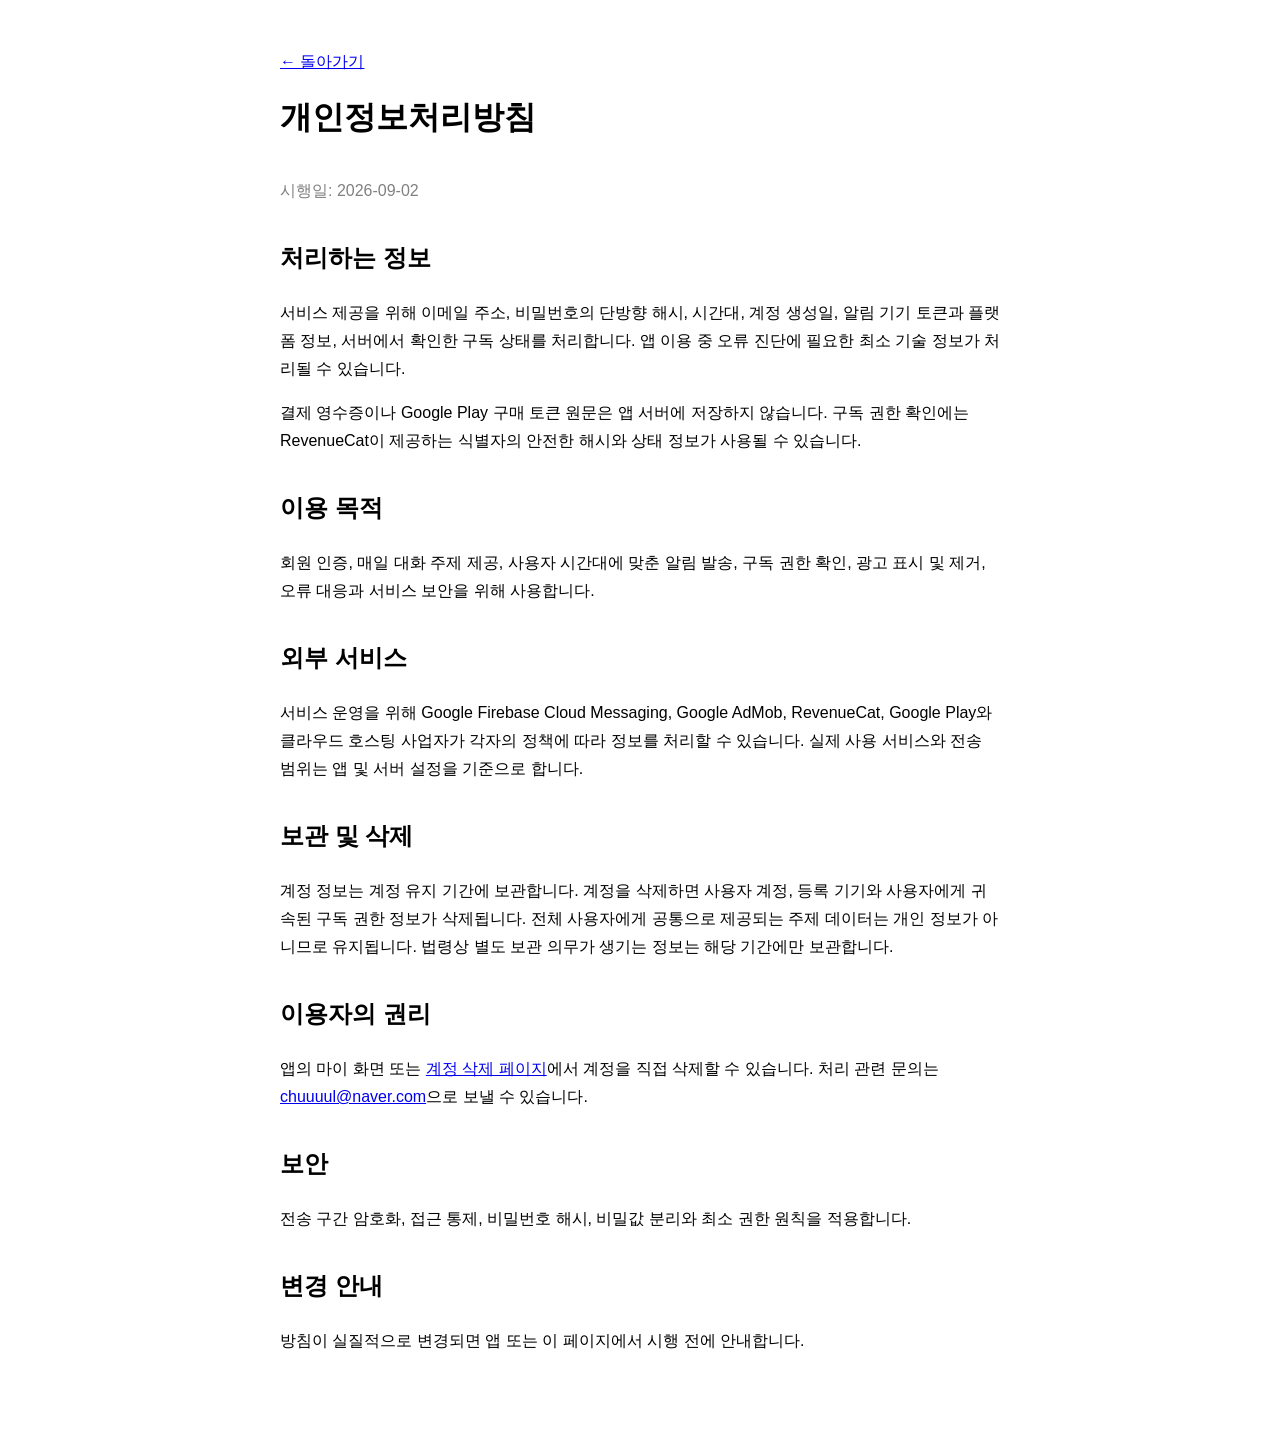
==== privacy/index.html @ 7b9e0766 "feat: publish Small Talk legal pages" ====
<!doctype html>
<html lang="ko">
<head>
  <meta charset="utf-8"><meta name="viewport" content="width=device-width,initial-scale=1">
  <meta name="referrer" content="no-referrer"><title>개인정보처리방침 | 오늘의 스몰토크</title>
  <link rel="stylesheet" href="../styles.css">
</head>
<body><main>
  <a href="../">← 돌아가기</a><h1>개인정보처리방침</h1><p class="meta">시행일: 2026-09-02</p>
  <h2>처리하는 정보</h2>
  <p>서비스 제공을 위해 이메일 주소, 비밀번호의 단방향 해시, 시간대, 계정 생성일, 알림 기기 토큰과 플랫폼 정보, 서버에서 확인한 구독 상태를 처리합니다. 앱 이용 중 오류 진단에 필요한 최소 기술 정보가 처리될 수 있습니다.</p>
  <p>결제 영수증이나 Google Play 구매 토큰 원문은 앱 서버에 저장하지 않습니다. 구독 권한 확인에는 RevenueCat이 제공하는 식별자의 안전한 해시와 상태 정보가 사용될 수 있습니다.</p>
  <h2>이용 목적</h2>
  <p>회원 인증, 매일 대화 주제 제공, 사용자 시간대에 맞춘 알림 발송, 구독 권한 확인, 광고 표시 및 제거, 오류 대응과 서비스 보안을 위해 사용합니다.</p>
  <h2>외부 서비스</h2>
  <p>서비스 운영을 위해 Google Firebase Cloud Messaging, Google AdMob, RevenueCat, Google Play와 클라우드 호스팅 사업자가 각자의 정책에 따라 정보를 처리할 수 있습니다. 실제 사용 서비스와 전송 범위는 앱 및 서버 설정을 기준으로 합니다.</p>
  <h2>보관 및 삭제</h2>
  <p>계정 정보는 계정 유지 기간에 보관합니다. 계정을 삭제하면 사용자 계정, 등록 기기와 사용자에게 귀속된 구독 권한 정보가 삭제됩니다. 전체 사용자에게 공통으로 제공되는 주제 데이터는 개인 정보가 아니므로 유지됩니다. 법령상 별도 보관 의무가 생기는 정보는 해당 기간에만 보관합니다.</p>
  <h2>이용자의 권리</h2>
  <p>앱의 마이 화면 또는 <a href="../delete-account/">계정 삭제 페이지</a>에서 계정을 직접 삭제할 수 있습니다. 처리 관련 문의는 <a href="mailto:chuuuul@naver.com">chuuuul@naver.com</a>으로 보낼 수 있습니다.</p>
  <h2>보안</h2><p>전송 구간 암호화, 접근 통제, 비밀번호 해시, 비밀값 분리와 최소 권한 원칙을 적용합니다.</p>
  <h2>변경 안내</h2><p>방침이 실질적으로 변경되면 앱 또는 이 페이지에서 시행 전에 안내합니다.</p>
</main></body></html>
---- styles.css ----
:root { color-scheme: light dark; font-family: -apple-system, BlinkMacSystemFont, "Segoe UI", sans-serif; }
body { margin: 0; background: Canvas; color: CanvasText; }
main { width: min(720px, calc(100% - 40px)); margin: 0 auto; padding: 48px 0 80px; line-height: 1.75; }
h1 { line-height: 1.25; }
h2 { margin-top: 2rem; }
nav { display: grid; gap: 12px; margin: 28px 0; }
a { color: LinkText; }
.meta { margin-top: 40px; color: GrayText; }
label { display: block; margin: 16px 0 6px; font-weight: 600; }
input { width: 100%; box-sizing: border-box; padding: 12px; font: inherit; }
button { margin-top: 20px; padding: 12px 18px; font: inherit; font-weight: 700; }
.warning { border-left: 4px solid #c62828; padding: 12px 16px; background: color-mix(in srgb, #c62828 10%, Canvas); }
.status { min-height: 1.75em; margin-top: 18px; font-weight: 600; }
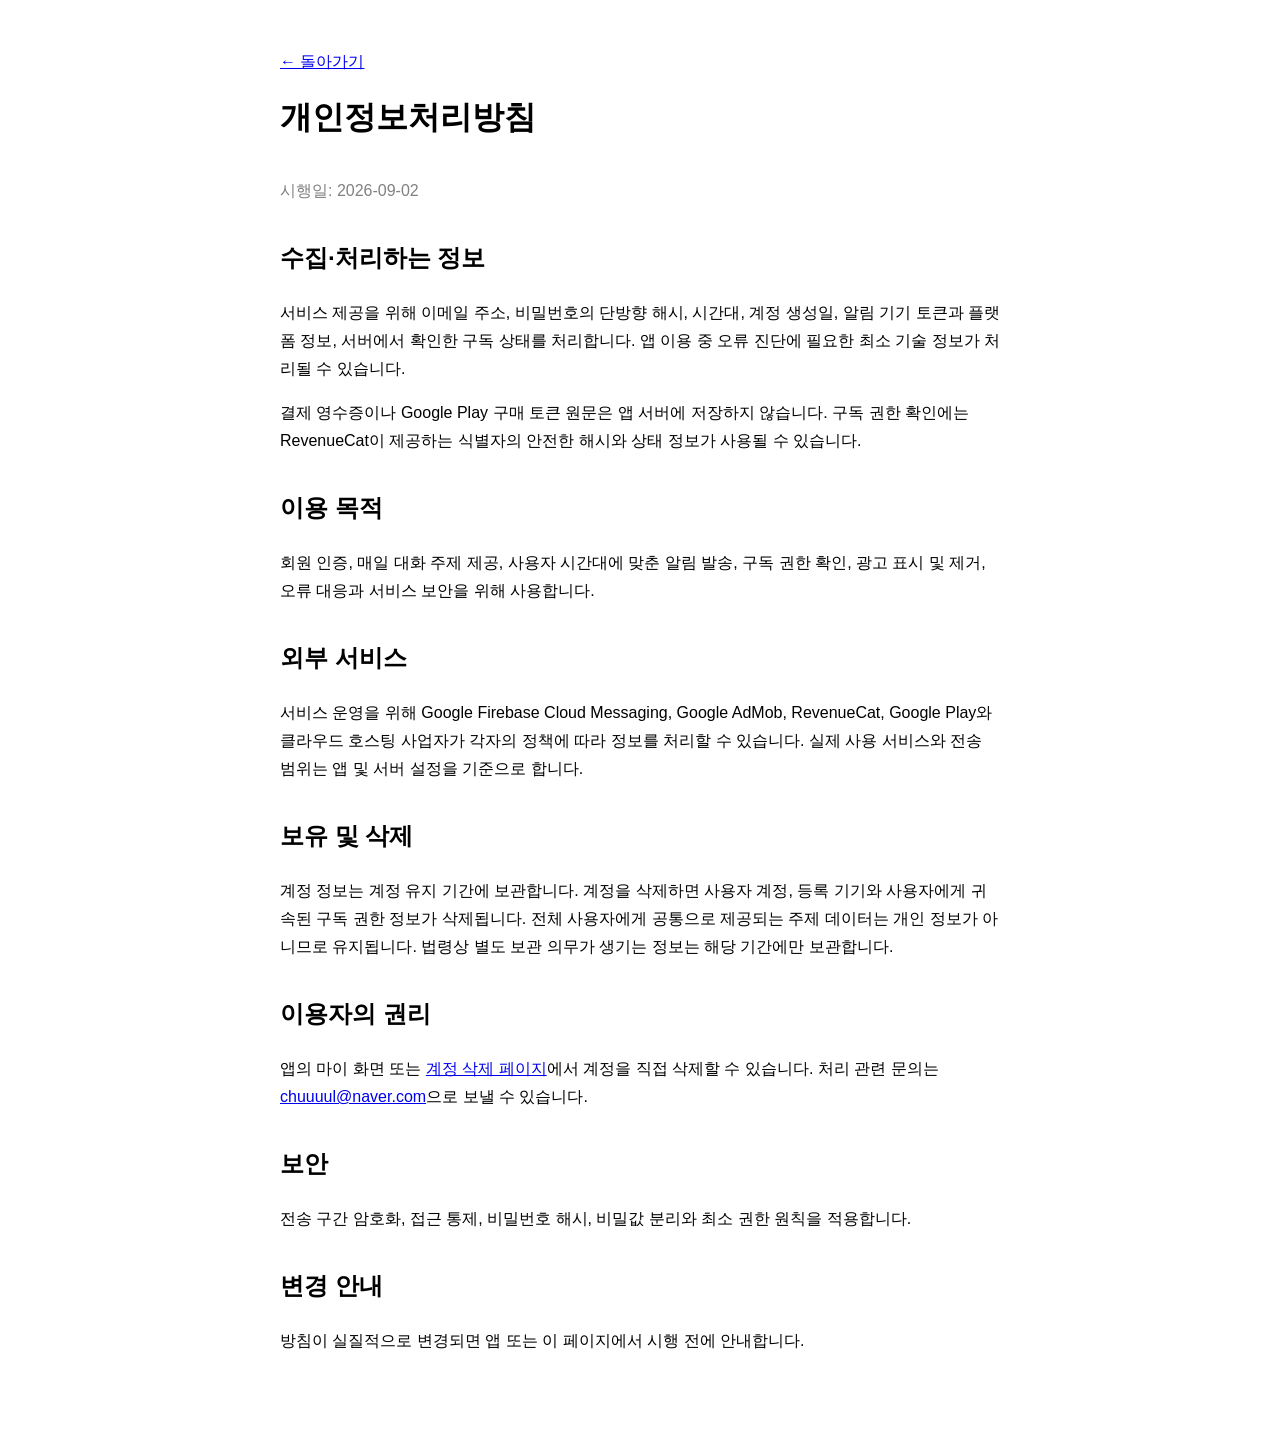
==== commit 4f7e63e8: "fix: clarify privacy collection and retention" ====
--- a/privacy/index.html
+++ b/privacy/index.html
@@ -7,14 +7,14 @@
 </head>
 <body><main>
   <a href="../">← 돌아가기</a><h1>개인정보처리방침</h1><p class="meta">시행일: 2026-09-02</p>
-  <h2>처리하는 정보</h2>
+  <h2>수집·처리하는 정보</h2>
   <p>서비스 제공을 위해 이메일 주소, 비밀번호의 단방향 해시, 시간대, 계정 생성일, 알림 기기 토큰과 플랫폼 정보, 서버에서 확인한 구독 상태를 처리합니다. 앱 이용 중 오류 진단에 필요한 최소 기술 정보가 처리될 수 있습니다.</p>
   <p>결제 영수증이나 Google Play 구매 토큰 원문은 앱 서버에 저장하지 않습니다. 구독 권한 확인에는 RevenueCat이 제공하는 식별자의 안전한 해시와 상태 정보가 사용될 수 있습니다.</p>
   <h2>이용 목적</h2>
   <p>회원 인증, 매일 대화 주제 제공, 사용자 시간대에 맞춘 알림 발송, 구독 권한 확인, 광고 표시 및 제거, 오류 대응과 서비스 보안을 위해 사용합니다.</p>
   <h2>외부 서비스</h2>
   <p>서비스 운영을 위해 Google Firebase Cloud Messaging, Google AdMob, RevenueCat, Google Play와 클라우드 호스팅 사업자가 각자의 정책에 따라 정보를 처리할 수 있습니다. 실제 사용 서비스와 전송 범위는 앱 및 서버 설정을 기준으로 합니다.</p>
-  <h2>보관 및 삭제</h2>
+  <h2>보유 및 삭제</h2>
   <p>계정 정보는 계정 유지 기간에 보관합니다. 계정을 삭제하면 사용자 계정, 등록 기기와 사용자에게 귀속된 구독 권한 정보가 삭제됩니다. 전체 사용자에게 공통으로 제공되는 주제 데이터는 개인 정보가 아니므로 유지됩니다. 법령상 별도 보관 의무가 생기는 정보는 해당 기간에만 보관합니다.</p>
   <h2>이용자의 권리</h2>
   <p>앱의 마이 화면 또는 <a href="../delete-account/">계정 삭제 페이지</a>에서 계정을 직접 삭제할 수 있습니다. 처리 관련 문의는 <a href="mailto:chuuuul@naver.com">chuuuul@naver.com</a>으로 보낼 수 있습니다.</p>
